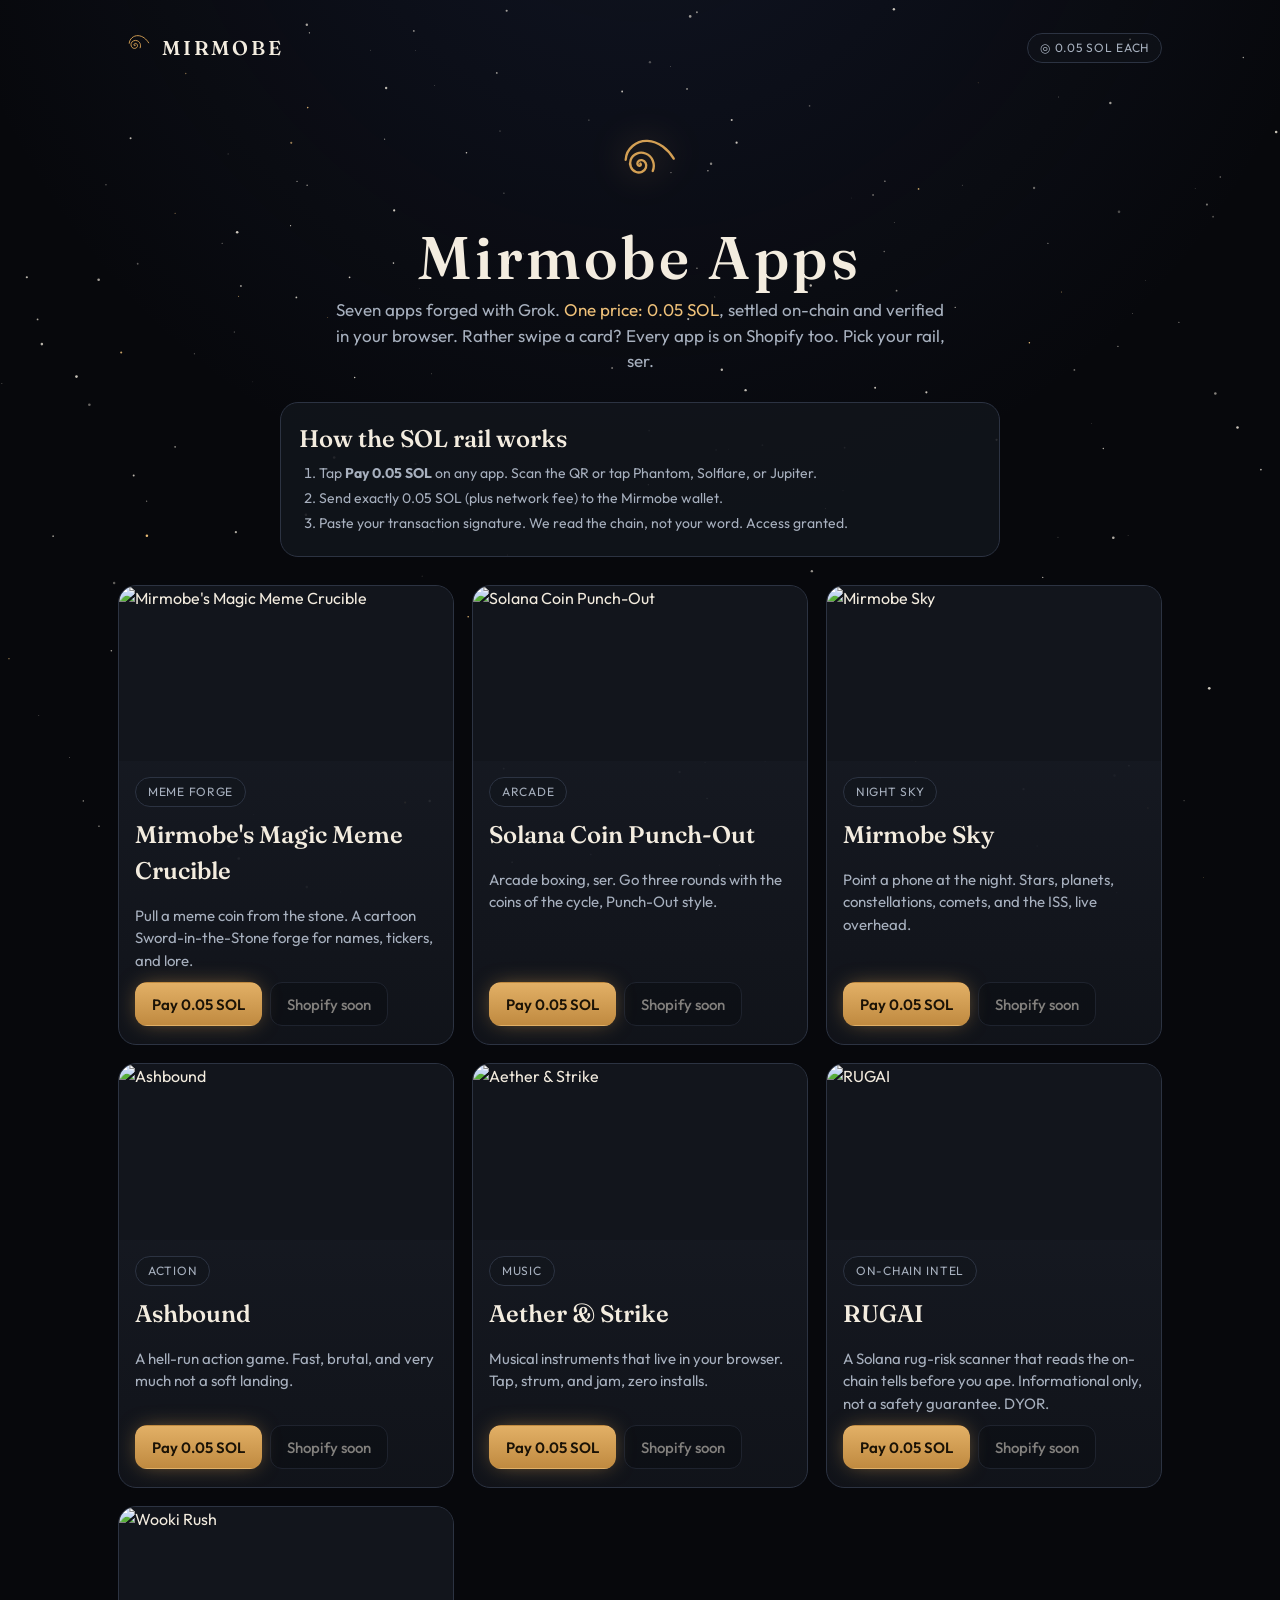
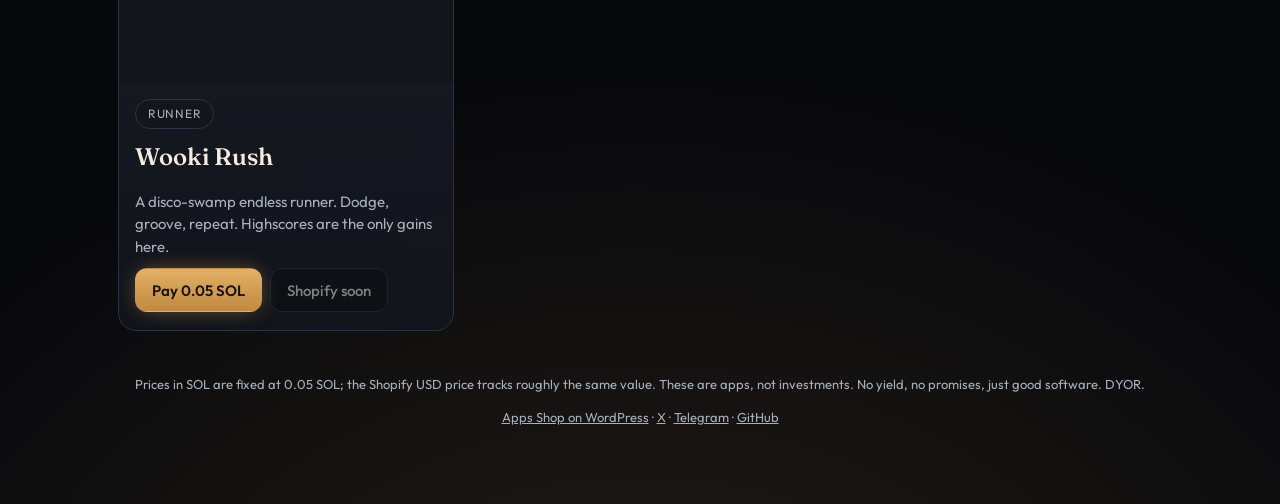
==== pay.html @ 1a7064ed "Mirmobe Apps pay hub: SOL pay pages + Shopify links" ====
<!doctype html>
<html lang="en">
<head>
<meta charset="utf-8">
<meta name="viewport" content="width=device-width, initial-scale=1, viewport-fit=cover">
<title>Pay 0.05 SOL · Mirmobe Apps</title>
<meta name="description" content="Pay 0.05 SOL on-chain for a Mirmobe app. Scan, tap, verify, done.">
<meta name="theme-color" content="#07080c">
<meta property="og:title" content="Pay 0.05 SOL · Mirmobe Apps">
<meta property="og:image" content="https://glass-ceiling-star-map.grok.me/og.jpg">
<link rel="icon" type="image/svg+xml" href="favicon.svg">
<link rel="preconnect" href="https://fonts.googleapis.com"><link rel="preconnect" href="https://fonts.gstatic.com" crossorigin>
<link rel="stylesheet" href="https://fonts.googleapis.com/css2?family=Fraunces:opsz,wght@9..144,560;9..144,640&family=Outfit:wght@400;500;600&display=swap">
<link rel="stylesheet" href="style.css">
</head>
<body>
<canvas id="stars"></canvas>
<div class="wrap">
  <header class="top">
    <a class="brand" href="./"><span data-spiral></span><b>Mirmobe</b></a>
    <a class="chip" href="./" style="text-decoration:none">← All apps</a>
  </header>
  <main class="pay">
    <img class="appimg" id="appImg" alt="">
    <div>
      <span class="chip" id="appTag"></span>
      <h1 id="appName" style="font-size:clamp(28px,7vw,40px);letter-spacing:.02em">Mirmobe App</h1>
      <p class="note" id="appPitch" style="font-size:15px"></p>
    </div>

    <section class="panel granted" id="granted">
      <h2>Access granted ✦</h2>
      <p class="note">Payment verified on-chain. Welcome in, ser. Bookmark the link below.</p>
      <a class="btn primary wide" id="launchBtn" href="#" target="_blank" rel="noopener">Launch the app</a>
    </section>

    <section class="panel" id="paySection">
      <div class="price"><span class="note">One-time unlock</span><span class="amt">0.05 SOL</span></div>
      <p class="note" style="margin:4px 0 0">Scan with any Solana wallet camera. Amount and memo are prefilled; you just confirm.</p>
      <div class="qrbox" id="qr" role="img" aria-label="Solana Pay QR code"></div>
      <p class="note" style="text-align:center;margin:8px 0 14px">Solana Pay QR · 0.05 SOL to Mirmobe</p>
      <div class="wallets">
        <a class="btn primary" id="connectedPay" href="#" style="display:none">Pay 0.05 SOL with this wallet</a>
        <a class="btn" id="phantomBtn" href="#">Open in Phantom</a>
        <a class="btn" id="solflareBtn" href="#">Open in Solflare</a>
        <a class="btn" id="solanaPayBtn" href="#">Jupiter / any wallet (Solana Pay link)</a>
      </div>
      <p class="note" style="margin:10px 0 6px">Phantom and Solflare open this page in their in-app browser, then tap “Pay 0.05 SOL with this wallet.” Jupiter Mobile has no documented browse deep link, so use the Solana Pay link or scan the QR with Jupiter’s Magic Scan.</p>
      <label for="addr">Or send manually to</label>
      <div class="addr"><code id="addr"></code><button class="btn" id="copyBtn" type="button">Copy</button></div>
    </section>

    <section class="panel">
      <h2>Already paid?</h2>
      <label for="sig">Paste your transaction signature or a Solscan link</label>
      <input type="text" id="sig" autocomplete="off" spellcheck="false" placeholder="5h3x…  or  https://solscan.io/tx/…">
      <div style="height:10px"></div>
      <button class="btn primary wide" id="verifyBtn" type="button">Verify on-chain</button>
      <p class="status" id="status" aria-live="polite"></p>
      <p class="note" style="margin:0">We check: tx succeeded, ≥ 0.05 SOL landed in the Mirmobe wallet, and it’s under 7 days old. Read straight from Solana mainnet, no middleman.</p>
    </section>

    <p class="disclaimer">Buying an app, not a token. No yield, no financial promises. Payments are final; network fees are on you. Prefer USD? <a id="shopLink" href="./">Buy on Shopify</a>.</p>
  </main>
</div>
<script src="apps.js"></script>
<script src="common.js"></script>
<script src="vendor/qrcode.js"></script>
<script>
(function(){
  var M = window.MIRMOBE;
  var slug = new URLSearchParams(location.search).get('app') || '';
  var app = M.apps.filter(function(a){return a.slug===slug;})[0];
  if(!app){ location.replace('./'); return; }

  // ===== settings (reused from the Meme Crucible paywall) =====
  var PRICE_SOL = M.priceSol, PAYMENT_ADDRESS = M.payTo;
  var RPC_URLS = ['https://solana-rpc.publicnode.com','https://api.mainnet-beta.solana.com'];
  var PAYMENT_MAX_AGE_MS = 7*24*60*60*1000, LAMPORTS_PER_SOL = 1e9;
  var MIN_LAMPORTS = Math.round(PRICE_SOL*LAMPORTS_PER_SOL);
  var LS_UNLOCK = 'mirmobe_apps_unlocked_'+app.slug, LS_USED = 'mirmobe_apps_used_sigs';
  var SOLANA_PAY_URL = 'solana:'+PAYMENT_ADDRESS+'?amount='+PRICE_SOL+'&label='+encodeURIComponent(M.label)+'&message='+encodeURIComponent(app.name);

  document.title = 'Pay 0.05 SOL · '+app.name;
  var $ = function(id){return document.getElementById(id);};
  $('appImg').src = app.img; $('appImg').alt = app.name;
  $('appName').textContent = app.name; $('appPitch').textContent = app.pitch; $('appTag').textContent = app.tag;
  $('addr').textContent = PAYMENT_ADDRESS; $('launchBtn').href = app.url;
  if(app.shopify) $('shopLink').href = app.shopify;

  // QR (bundled qrcode-generator, no third-party API)
  var q = qrcode(0,'M'); q.addData(SOLANA_PAY_URL); q.make();
  $('qr').innerHTML = q.createSvgTag({cellSize:6, margin:2, scalable:true});

  // Wallet deep links
  var here = location.href.split('#')[0], ref = encodeURIComponent(location.origin);
  $('phantomBtn').href  = 'https://phantom.app/ul/browse/'+encodeURIComponent(here)+'?ref='+ref;
  $('solflareBtn').href = 'https://solflare.com/ul/v1/browse/'+encodeURIComponent(here)+'?ref='+ref;
  $('solanaPayBtn').href = SOLANA_PAY_URL;

  $('copyBtn').addEventListener('click', function(){
    var b=this; navigator.clipboard.writeText(PAYMENT_ADDRESS).then(function(){b.textContent='Copied';setTimeout(function(){b.textContent='Copy';},1600);},
      function(){setStatus('Copy failed. Long-press the address to copy it.','err');});
  });

  function setStatus(msg,kind){var s=$('status');s.textContent=msg||'';s.className='status'+(kind?' '+kind:'');}
  function grant(){ $('granted').classList.add('show'); $('granted').scrollIntoView({behavior:'smooth',block:'center'}); }
  if(localStorage.getItem(LS_UNLOCK)==='1') grant();

  function usedSigs(){try{var p=JSON.parse(localStorage.getItem(LS_USED)||'[]');return Array.isArray(p)?p:[];}catch(e){return [];}}
  function extractSignature(raw){
    var t=(raw||'').trim(); if(!t) return '';
    var m=t.match(/(?:solscan\.io|solana\.fm|explorer\.solana\.com|orb\.helius\.dev)\/(?:tx|transaction)\/([1-9A-HJ-NP-Za-km-z]+)/i); if(m) return m[1];
    var s=t.match(/[1-9A-HJ-NP-Za-km-z]{80,90}/); return s?s[0]:'';
  }
  function collectAccountKeys(tx){
    var keys=[], ak=(tx.transaction&&tx.transaction.message&&tx.transaction.message.accountKeys)||[];
    ak.forEach(function(k){keys.push(typeof k==='string'?k:k.pubkey);});
    var l=tx.meta&&tx.meta.loadedAddresses; if(l){(l.writable||[]).forEach(function(k){keys.push(k);});(l.readonly||[]).forEach(function(k){keys.push(k);});}
    return keys;
  }
  function recipientGainLamports(tx,address){
    var keys=collectAccountKeys(tx), i=keys.indexOf(address); if(i===-1) return 0;
    var pre=(tx.meta.preBalances||[])[i], post=(tx.meta.postBalances||[])[i];
    if(!isFinite(pre)||!isFinite(post)) return 0; return post-pre;
  }
  async function rpc(method,params){
    var lastErr;
    for(var i=0;i<RPC_URLS.length;i++){
      try{
        var r=await fetch(RPC_URLS[i],{method:'POST',headers:{'Content-Type':'application/json'},body:JSON.stringify({jsonrpc:'2.0',id:1,method:method,params:params})});
        if(!r.ok) throw new Error('HTTP '+r.status);
        var b=await r.json(); if(b.error) throw new Error(b.error.message||'RPC error');
        return b.result;
      }catch(e){lastErr=e;}
    }
    throw new Error('The Solana network could not be reached ('+(lastErr&&lastErr.message)+'). Try again in a moment.');
  }
  async function verifyPaymentSignature(signature){
    if(usedSigs().indexOf(signature)!==-1 && localStorage.getItem(LS_UNLOCK)!=='1') throw new Error('This signature was already used for a different app in this browser.');
    var tx=await rpc('getTransaction',[signature,{encoding:'jsonParsed',maxSupportedTransactionVersion:0,commitment:'confirmed'}]);
    if(!tx) throw new Error('Transaction not found yet. Give it a few seconds, then try again.');
    if(tx.meta==null||tx.meta.err) throw new Error('That transaction did not succeed on-chain.');
    var age=Date.now()-((tx.blockTime||0)*1000);
    if(!tx.blockTime||age>PAYMENT_MAX_AGE_MS||age<-60000) throw new Error('That payment is older than 7 days, or has no timestamp.');
    if(recipientGainLamports(tx,PAYMENT_ADDRESS)<MIN_LAMPORTS) throw new Error('That transaction did not send at least '+PRICE_SOL+' SOL to the Mirmobe wallet.');
    var u=usedSigs(); if(u.indexOf(signature)===-1){u.push(signature);localStorage.setItem(LS_USED,JSON.stringify(u));}
    localStorage.setItem(LS_UNLOCK,'1');
  }
  async function runVerify(sig){
    var b=$('verifyBtn'); b.disabled=true; setStatus('Reading the chain…','pending');
    try{ await verifyPaymentSignature(sig); setStatus('Verified. 0.05 SOL received. WAGMI.','ok'); grant(); }
    catch(e){ setStatus(e&&e.message?e.message:'Could not verify that payment.','err'); throw e; }
    finally{ b.disabled=false; }
  }
  $('verifyBtn').addEventListener('click',function(){
    var sig=extractSignature($('sig').value);
    if(!sig){setStatus('Paste a valid Solana transaction signature first.','err');return;}
    runVerify(sig).catch(function(){});
  });

  // In-wallet browser: pay directly with the injected provider
  function provider(){
    if(window.phantom&&window.phantom.solana&&window.phantom.solana.isPhantom) return window.phantom.solana;
    if(window.solflare&&window.solflare.isSolflare) return window.solflare;
    if(window.jupiter&&window.jupiter.solana) return window.jupiter.solana;
    if(window.solana) return window.solana;
    return null;
  }
  function setupInjected(){
    var p=provider(); if(!p) return;
    var btn=$('connectedPay'); btn.style.display='';
    btn.addEventListener('click',function(ev){ev.preventDefault();payWithProvider(p);});
  }
  function b58(bytes){var A='123456789ABCDEFGHJKLMNPQRSTUVWXYZabcdefghijkmnopqrstuvwxyz',d=[0],i,j,c,out='';bytes=Array.from(bytes);for(i=0;i<bytes.length;i++){c=bytes[i];for(j=0;j<d.length;j++){c+=d[j]<<8;d[j]=c%58;c=(c/58)|0;}while(c){d.push(c%58);c=(c/58)|0;}}for(i=0;i<bytes.length&&bytes[i]===0;i++)out+='1';for(i=d.length-1;i>=0;i--)out+=A[d[i]];return out;}
  function loadWeb3(){return new Promise(function(res,rej){if(window.solanaWeb3)return res(window.solanaWeb3);var s=document.createElement('script');s.src='vendor/solana-web3.iife.min.js';s.onload=function(){res(window.solanaWeb3);};s.onerror=rej;document.head.appendChild(s);});}
  async function payWithProvider(p){
    try{
      setStatus('Connecting wallet…','pending');
      var W=await loadWeb3();
      var resp=await p.connect(); var from=(resp&&resp.publicKey)||p.publicKey;
      from=new W.PublicKey(from.toString());
      var bh=await rpc('getLatestBlockhash',[{commitment:'confirmed'}]);
      var tx=new W.Transaction({feePayer:from,recentBlockhash:bh.value.blockhash});
      tx.add(W.SystemProgram.transfer({fromPubkey:from,toPubkey:new W.PublicKey(PAYMENT_ADDRESS),lamports:MIN_LAMPORTS}));
      setStatus('Confirm 0.05 SOL in your wallet…','pending');
      var out=await p.signAndSendTransaction(tx);
      var sig=(out&&out.signature)||out; if(typeof sig!=='string') sig=b58(sig);
      $('sig').value=sig;
      setStatus('Sent. Waiting for confirmation…','pending');
      for(var i=0;i<20;i++){ await new Promise(function(r){setTimeout(r,2500);}); try{ await runVerify(sig); return; }catch(e){ if(!/not found/i.test(e.message)) return; } }
    }catch(e){ setStatus((e&&e.message)||'Wallet payment was cancelled.','err'); }
  }
  if(document.readyState==='complete') setupInjected(); else addEventListener('load',function(){setTimeout(setupInjected,300);});
})();
</script>
</body>
</html>
---- style.css ----
:root{--void:#07080c;--ink:#12151c;--panel:#1a1e28;--line:#2c3342;--brass:#d4a054;--brass-hi:#f0c27a;--parchment:#f3ecdf;--mist:#a7b0be;--ok:#7fd1a6;--err:#e07058;
--display:'Fraunces',Georgia,serif;--body:'Outfit',system-ui,-apple-system,sans-serif}
*{box-sizing:border-box}
html{background:var(--void)}
body{margin:0;min-height:100dvh;color:var(--parchment);font-family:var(--body);line-height:1.5;-webkit-font-smoothing:antialiased;
background:radial-gradient(120% 60% at 50% 115%,rgba(212,160,84,.16),transparent 60%),radial-gradient(80% 50% at 50% -10%,rgba(60,80,140,.18),transparent 70%),var(--void)}
canvas#stars{position:fixed;inset:0;width:100%;height:100%;z-index:0;pointer-events:none}
.wrap{position:relative;z-index:1;max-width:1080px;margin:0 auto;padding:28px 18px 64px}
a{color:var(--brass-hi)}
header.top{display:flex;align-items:center;justify-content:space-between;gap:12px;margin-bottom:26px}
.brand{display:flex;align-items:center;gap:10px;text-decoration:none;color:var(--parchment)}
.brand svg{width:34px;height:34px;color:var(--brass)}
.brand b{font-family:var(--display);font-weight:560;font-size:20px;letter-spacing:.14em;text-transform:uppercase}
.chip{display:inline-flex;align-items:center;gap:6px;border:1px solid var(--line);border-radius:999px;padding:5px 12px;font-size:12px;color:var(--mist);background:rgba(18,21,28,.6);letter-spacing:.06em;text-transform:uppercase}
.hero{text-align:center;padding:28px 0 18px}
.hero .spiral{width:84px;height:84px;color:var(--brass);filter:drop-shadow(0 0 18px rgba(212,160,84,.45))}
h1{font-family:var(--display);font-weight:560;font-size:clamp(34px,7vw,60px);line-height:1.05;letter-spacing:.06em;margin:14px 0 8px}
h2{font-family:var(--display);font-weight:560;font-size:24px;margin:0 0 6px}
.lede{color:var(--mist);max-width:620px;margin:0 auto;font-size:17px}
.lede em{color:var(--brass-hi);font-style:normal}
.grid{display:grid;grid-template-columns:repeat(auto-fill,minmax(290px,1fr));gap:18px;margin-top:28px}
.card{background:linear-gradient(180deg,rgba(26,30,40,.92),rgba(18,21,28,.92));border:1px solid var(--line);border-radius:18px;overflow:hidden;display:flex;flex-direction:column;transition:border-color .2s,transform .2s,box-shadow .2s}
.card:hover{border-color:rgba(212,160,84,.55);transform:translateY(-2px);box-shadow:0 0 40px -10px rgba(212,160,84,.35)}
.card img{width:100%;aspect-ratio:1200/630;object-fit:cover;display:block;background:var(--ink)}
.card .body{padding:16px 16px 18px;display:flex;flex-direction:column;gap:10px;flex:1}
.card p{margin:0;color:var(--mist);font-size:15px}
.card .actions{display:flex;flex-wrap:wrap;gap:8px;margin-top:auto}
.btn{display:inline-flex;align-items:center;justify-content:center;gap:8px;min-height:44px;padding:10px 16px;border-radius:12px;border:1px solid var(--line);background:rgba(7,8,12,.55);color:var(--parchment);text-decoration:none;font:500 15px var(--body);cursor:pointer;transition:all .15s}
.btn:hover{border-color:var(--brass);color:var(--brass-hi)}
.btn.primary{background:linear-gradient(180deg,#e2b066,#c08a40);color:#1a1206;border-color:transparent;font-weight:600;box-shadow:0 0 22px -6px rgba(212,160,84,.7)}
.btn.primary:hover{filter:brightness(1.08);color:#1a1206}
.btn.wide{width:100%}
.btn[disabled]{opacity:.5;cursor:default}
.note{font-size:13px;color:var(--mist)}
.panel{background:rgba(18,21,28,.88);border:1px solid var(--line);border-radius:18px;padding:18px}
footer{margin-top:44px;text-align:center;color:var(--mist);font-size:13px}
footer a{color:var(--mist)}
/* pay page */
.pay{max-width:520px;margin:0 auto;display:flex;flex-direction:column;gap:16px}
.pay .appimg{width:100%;border-radius:16px;border:1px solid var(--line);aspect-ratio:1200/630;object-fit:cover}
.price{display:flex;align-items:baseline;justify-content:space-between;gap:10px}
.price .amt{font-family:var(--display);font-size:40px;color:var(--brass-hi)}
.qrbox{background:#f3ecdf;border-radius:16px;padding:14px;width:min(100%,280px);margin:6px auto 0;box-shadow:0 0 50px -12px rgba(212,160,84,.6)}
.qrbox svg,.qrbox img{display:block;width:100%;height:auto}
.wallets{display:grid;grid-template-columns:1fr;gap:8px}
.addr{display:flex;gap:8px;align-items:center}
.addr code{flex:1;min-width:0;overflow-wrap:anywhere;font-size:13px;background:var(--void);border:1px solid var(--line);border-radius:10px;padding:10px;color:var(--parchment)}
label{font-size:14px;color:var(--mist)}
input[type=text]{width:100%;min-height:46px;border-radius:12px;border:1px solid var(--line);background:var(--void);color:var(--parchment);padding:10px 12px;font:15px var(--body)}
input[type=text]:focus{outline:none;border-color:var(--brass)}
.status{min-height:22px;font-size:14px}
.status.ok{color:var(--ok)}.status.err{color:var(--err)}.status.pending{color:var(--brass-hi)}
.granted{display:none;text-align:center;border-color:rgba(127,209,166,.5);box-shadow:0 0 50px -14px rgba(127,209,166,.6)}
.granted.show{display:block}
.steps{margin:0;padding-left:20px;color:var(--mist);font-size:14px}
.steps li{margin:4px 0}
.disclaimer{font-size:12px;color:#7d8696;text-align:center}
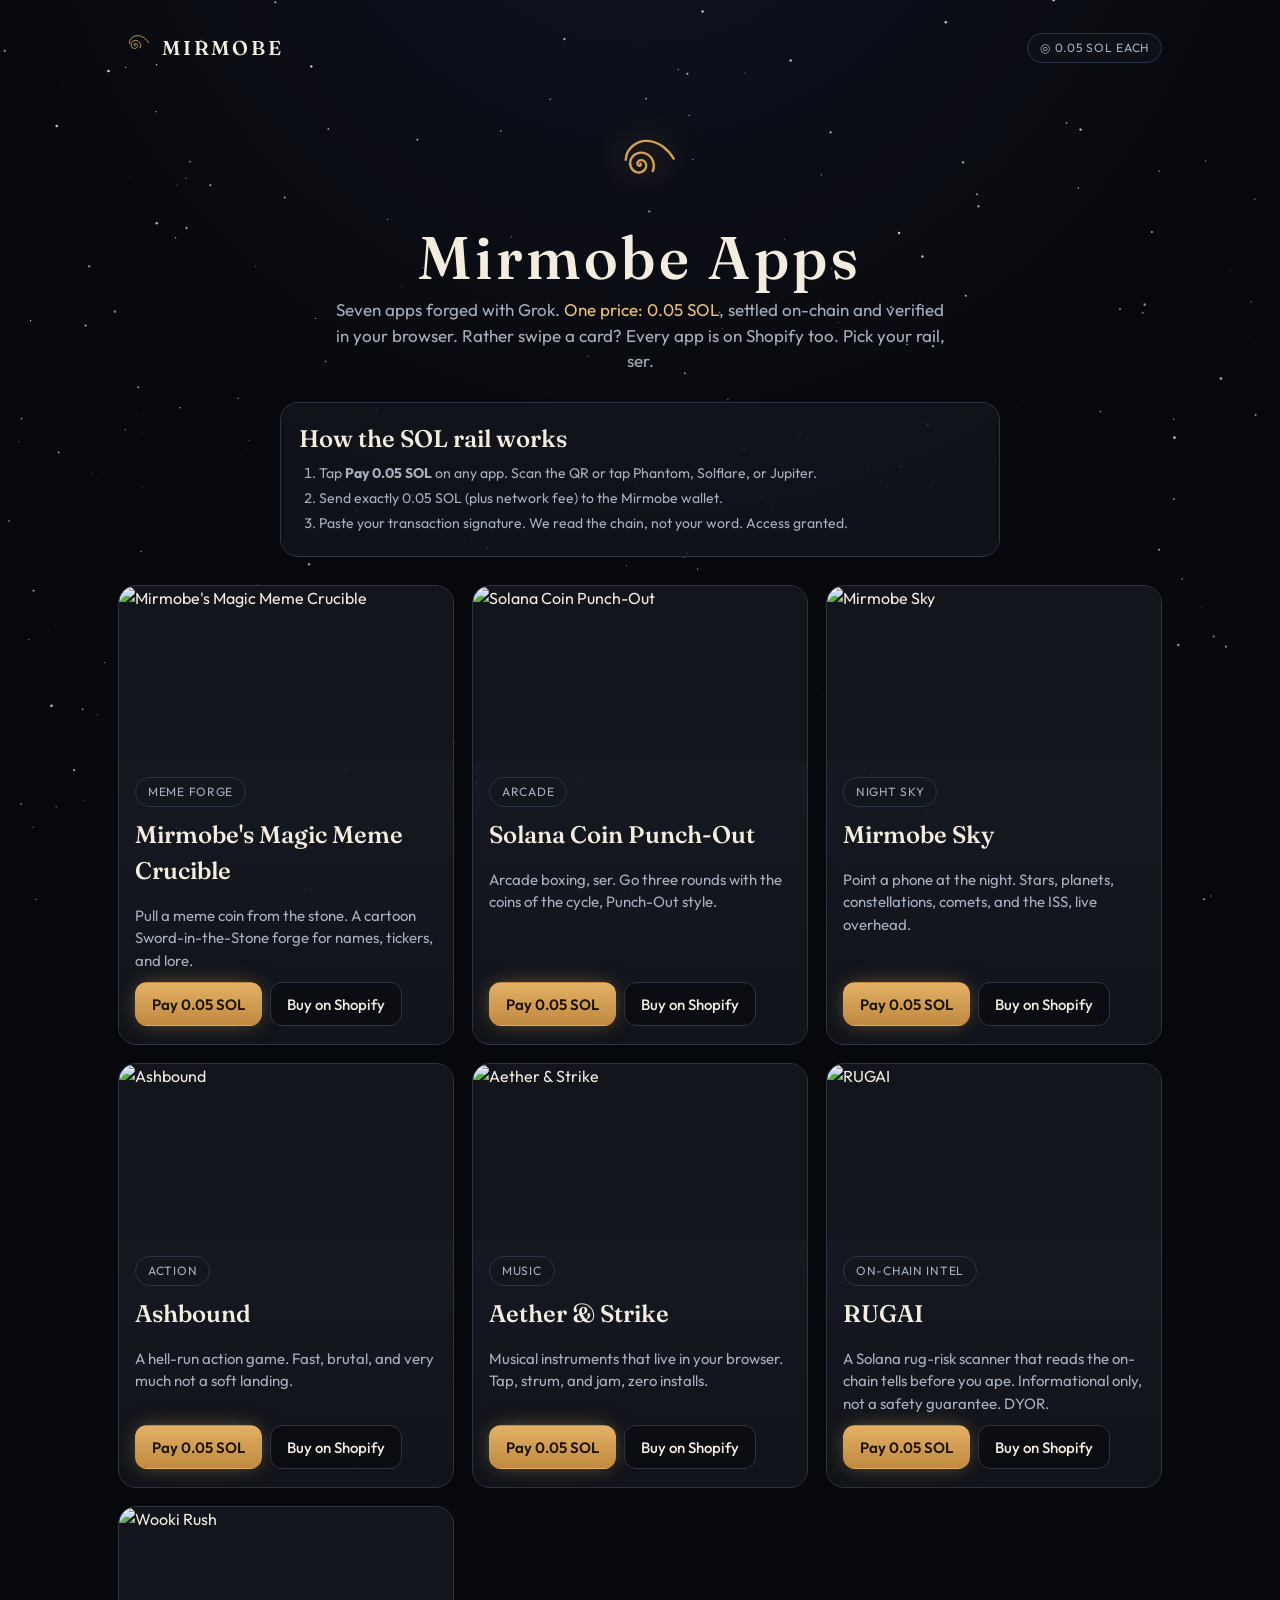
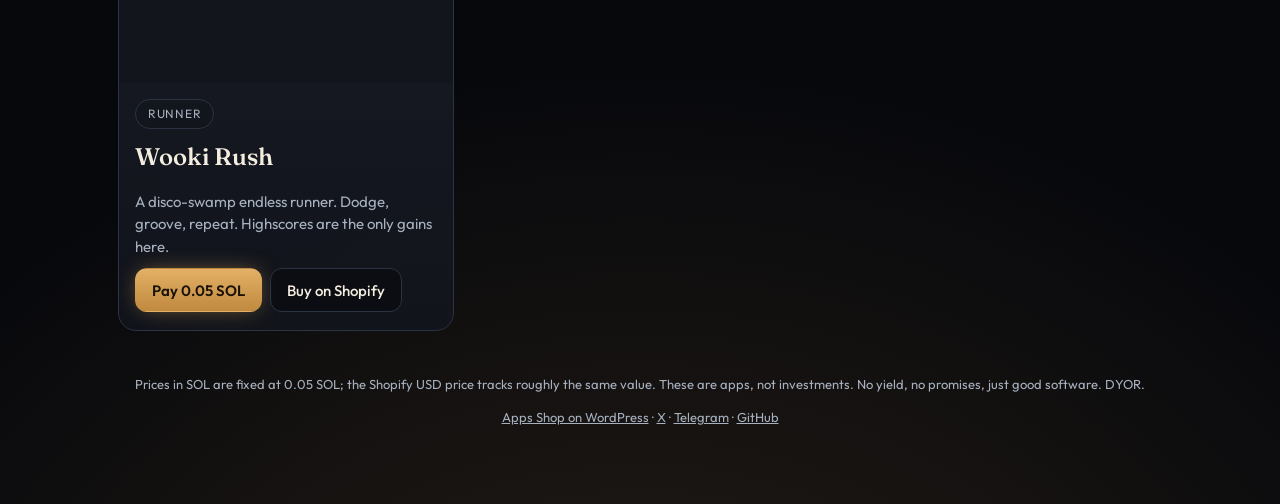
==== commit 5117e219: "Add Mirmobe logo/mark, apple touch icon" ====
--- a/pay.html
+++ b/pay.html
@@ -8,7 +8,7 @@
 <meta name="theme-color" content="#07080c">
 <meta property="og:title" content="Pay 0.05 SOL · Mirmobe Apps">
 <meta property="og:image" content="https://glass-ceiling-star-map.grok.me/og.jpg">
-<link rel="icon" type="image/svg+xml" href="favicon.svg">
+<link rel="icon" type="image/svg+xml" href="favicon.svg"><link rel="apple-touch-icon" href="mirmobe-mark.png">
 <link rel="preconnect" href="https://fonts.googleapis.com"><link rel="preconnect" href="https://fonts.gstatic.com" crossorigin>
 <link rel="stylesheet" href="https://fonts.googleapis.com/css2?family=Fraunces:opsz,wght@9..144,560;9..144,640&family=Outfit:wght@400;500;600&display=swap">
 <link rel="stylesheet" href="style.css">
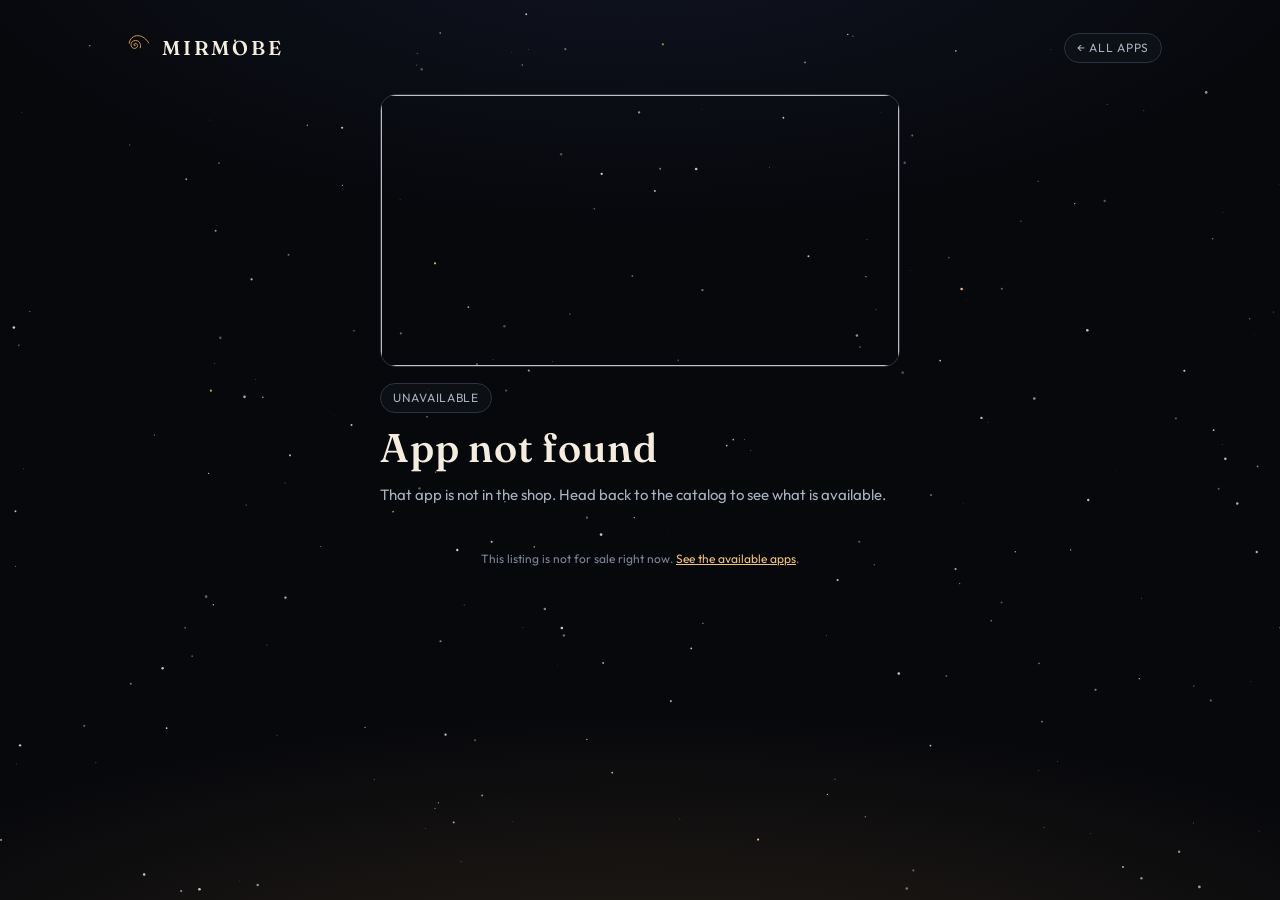
==== commit a1c76c46: "Take Solana Coin Punch-Out off the public app shop The Punch-Out listing is paused while the name an" ====
--- a/pay.html
+++ b/pay.html
@@ -71,7 +71,24 @@
   var M = window.MIRMOBE;
   var slug = new URLSearchParams(location.search).get('app') || '';
   var app = M.apps.filter(function(a){return a.slug===slug;})[0];
-  if(!app){ location.replace('./'); return; }
+  if(!app){
+    document.title = 'Not available \u00b7 Mirmobe Apps';
+    var unavailableName = slug === 'punch-out' ? 'This app is not available' : 'App not found';
+    var unavailablePitch = slug === 'punch-out'
+      ? 'This app is temporarily off the shop while it is being reworked. The rest of the catalog is still up.'
+      : 'That app is not in the shop. Head back to the catalog to see what is available.';
+    document.getElementById('appName').textContent = unavailableName;
+    document.getElementById('appPitch').textContent = unavailablePitch;
+    document.getElementById('appTag').textContent = 'Unavailable';
+    var pay = document.getElementById('paySection'); if(pay) pay.style.display = 'none';
+    var granted = document.getElementById('granted'); if(granted) granted.style.display = 'none';
+    // Hide the verify/already-paid panel: it is the second .panel after #paySection.
+    var panels = document.querySelectorAll('main.pay > section.panel');
+    for(var i=0;i<panels.length;i++){ if(panels[i].id !== 'granted' && panels[i].id !== 'paySection'){ panels[i].style.display = 'none'; } }
+    var disc = document.querySelector('main.pay > p.disclaimer');
+    if(disc) disc.innerHTML = 'This listing is not for sale right now. <a href="./">See the available apps</a>.';
+    return;
+  }
 
   // ===== settings (reused from the Meme Crucible paywall) =====
   var PRICE_SOL = M.priceSol, PAYMENT_ADDRESS = M.payTo;
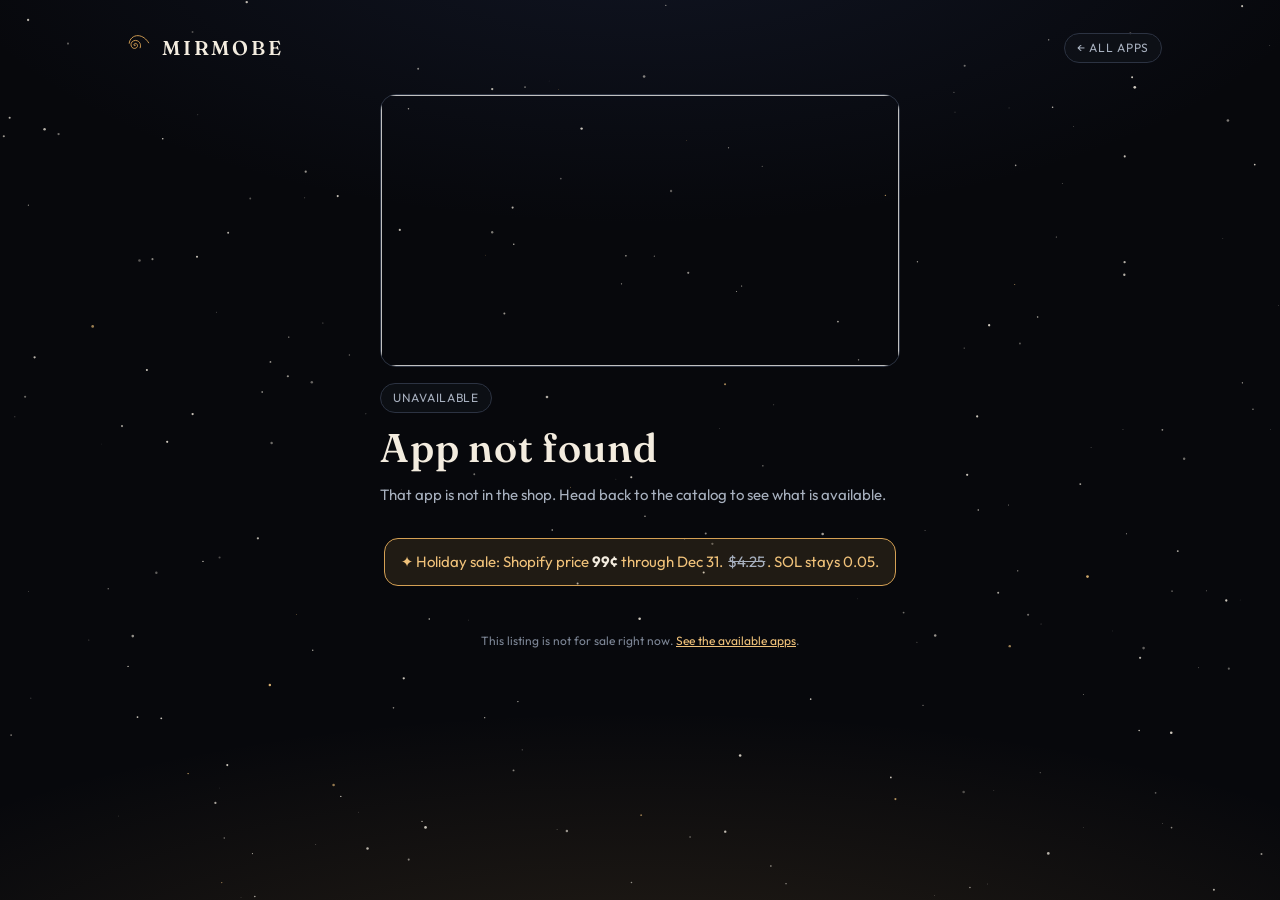
==== commit 6381fbf7: "Add holiday sale banner: Shopify 99¢ through Dec 31 SOL price and payment verification are unchanged" ====
--- a/pay.html
+++ b/pay.html
@@ -34,6 +34,7 @@
       <a class="btn primary wide" id="launchBtn" href="#" target="_blank" rel="noopener">Launch the app</a>
     </section>
 
+    <div class="sale-banner" role="status">✦ Holiday sale: Shopify price <strong>99¢</strong> through Dec 31. <s>$4.25</s>. SOL stays 0.05.</div>
     <section class="panel" id="paySection">
       <div class="price"><span class="note">One-time unlock</span><span class="amt">0.05 SOL</span></div>
       <p class="note" style="margin:4px 0 0">Scan with any Solana wallet camera. Amount and memo are prefilled; you just confirm.</p>
--- a/style.css
+++ b/style.css
@@ -55,3 +55,8 @@
 .steps{margin:0;padding-left:20px;color:var(--mist);font-size:14px}
 .steps li{margin:4px 0}
 .disclaimer{font-size:12px;color:#7d8696;text-align:center}
+
+/* Holiday Shopify sale banner (Nov–Dec 2026). Does not change SOL pricing. */
+.sale-banner{text-align:center;border:1px solid var(--brass);border-radius:14px;padding:12px 16px;margin:0 auto 18px;max-width:720px;background:rgba(212,160,84,.12);color:var(--brass-hi);font-size:15px}
+.sale-banner strong{color:var(--parchment)}
+.sale-banner s{color:var(--mist);margin:0 2px}
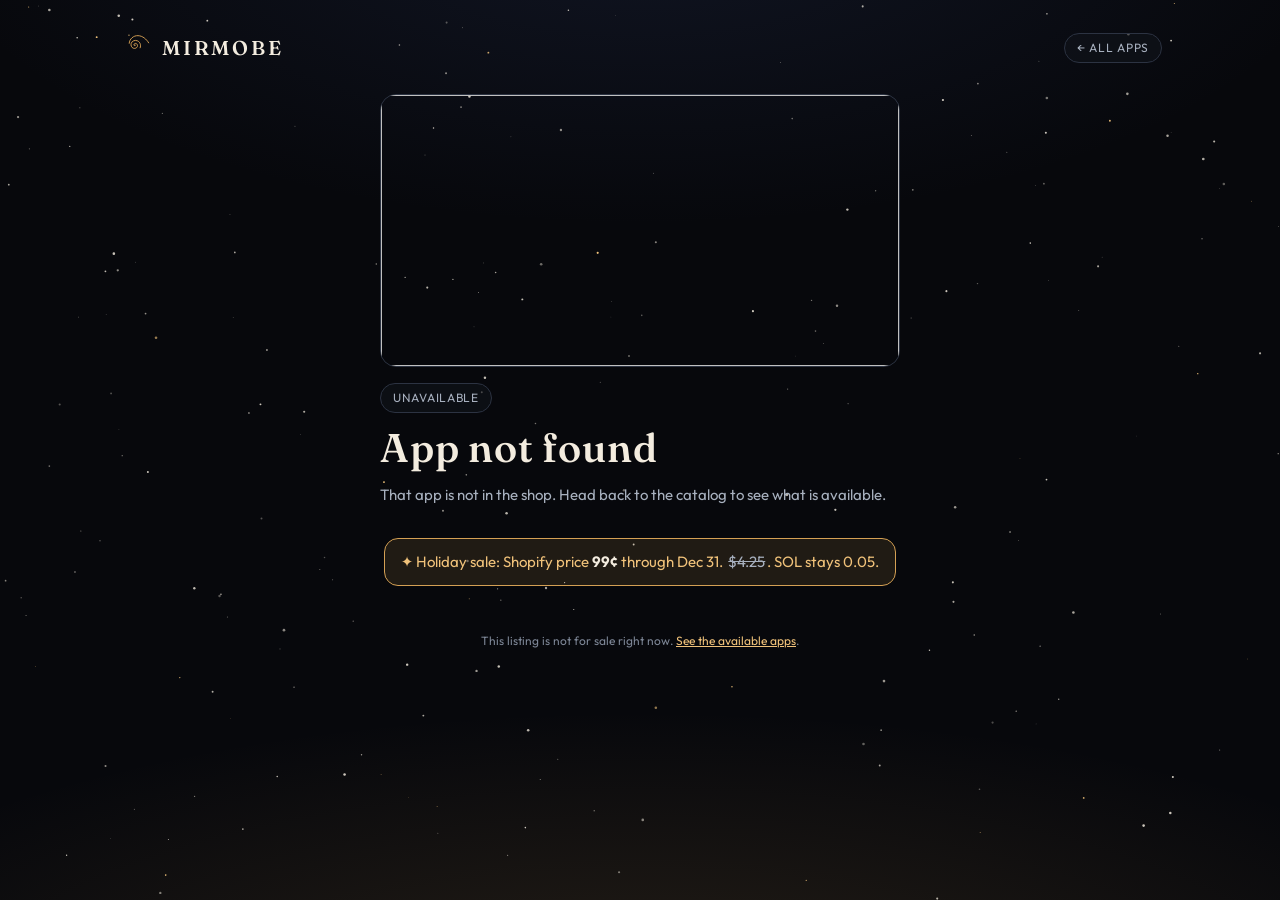
==== commit 6affb781: "Host Mirmobe Sky under /sky/ and add a Seeker shell The production star map now loads from the GitHu" ====
--- a/pay.html
+++ b/pay.html
@@ -7,7 +7,7 @@
 <meta name="description" content="Pay 0.05 SOL on-chain for a Mirmobe app. Scan, tap, verify, done.">
 <meta name="theme-color" content="#07080c">
 <meta property="og:title" content="Pay 0.05 SOL · Mirmobe Apps">
-<meta property="og:image" content="https://glass-ceiling-star-map.grok.me/og.jpg">
+<meta property="og:image" content="https://mirmobe.github.io/mirmobe-apps/sky/og.jpg">
 <link rel="icon" type="image/svg+xml" href="favicon.svg"><link rel="apple-touch-icon" href="mirmobe-mark.png">
 <link rel="preconnect" href="https://fonts.googleapis.com"><link rel="preconnect" href="https://fonts.gstatic.com" crossorigin>
 <link rel="stylesheet" href="https://fonts.googleapis.com/css2?family=Fraunces:opsz,wght@9..144,560;9..144,640&family=Outfit:wght@400;500;600&display=swap">
